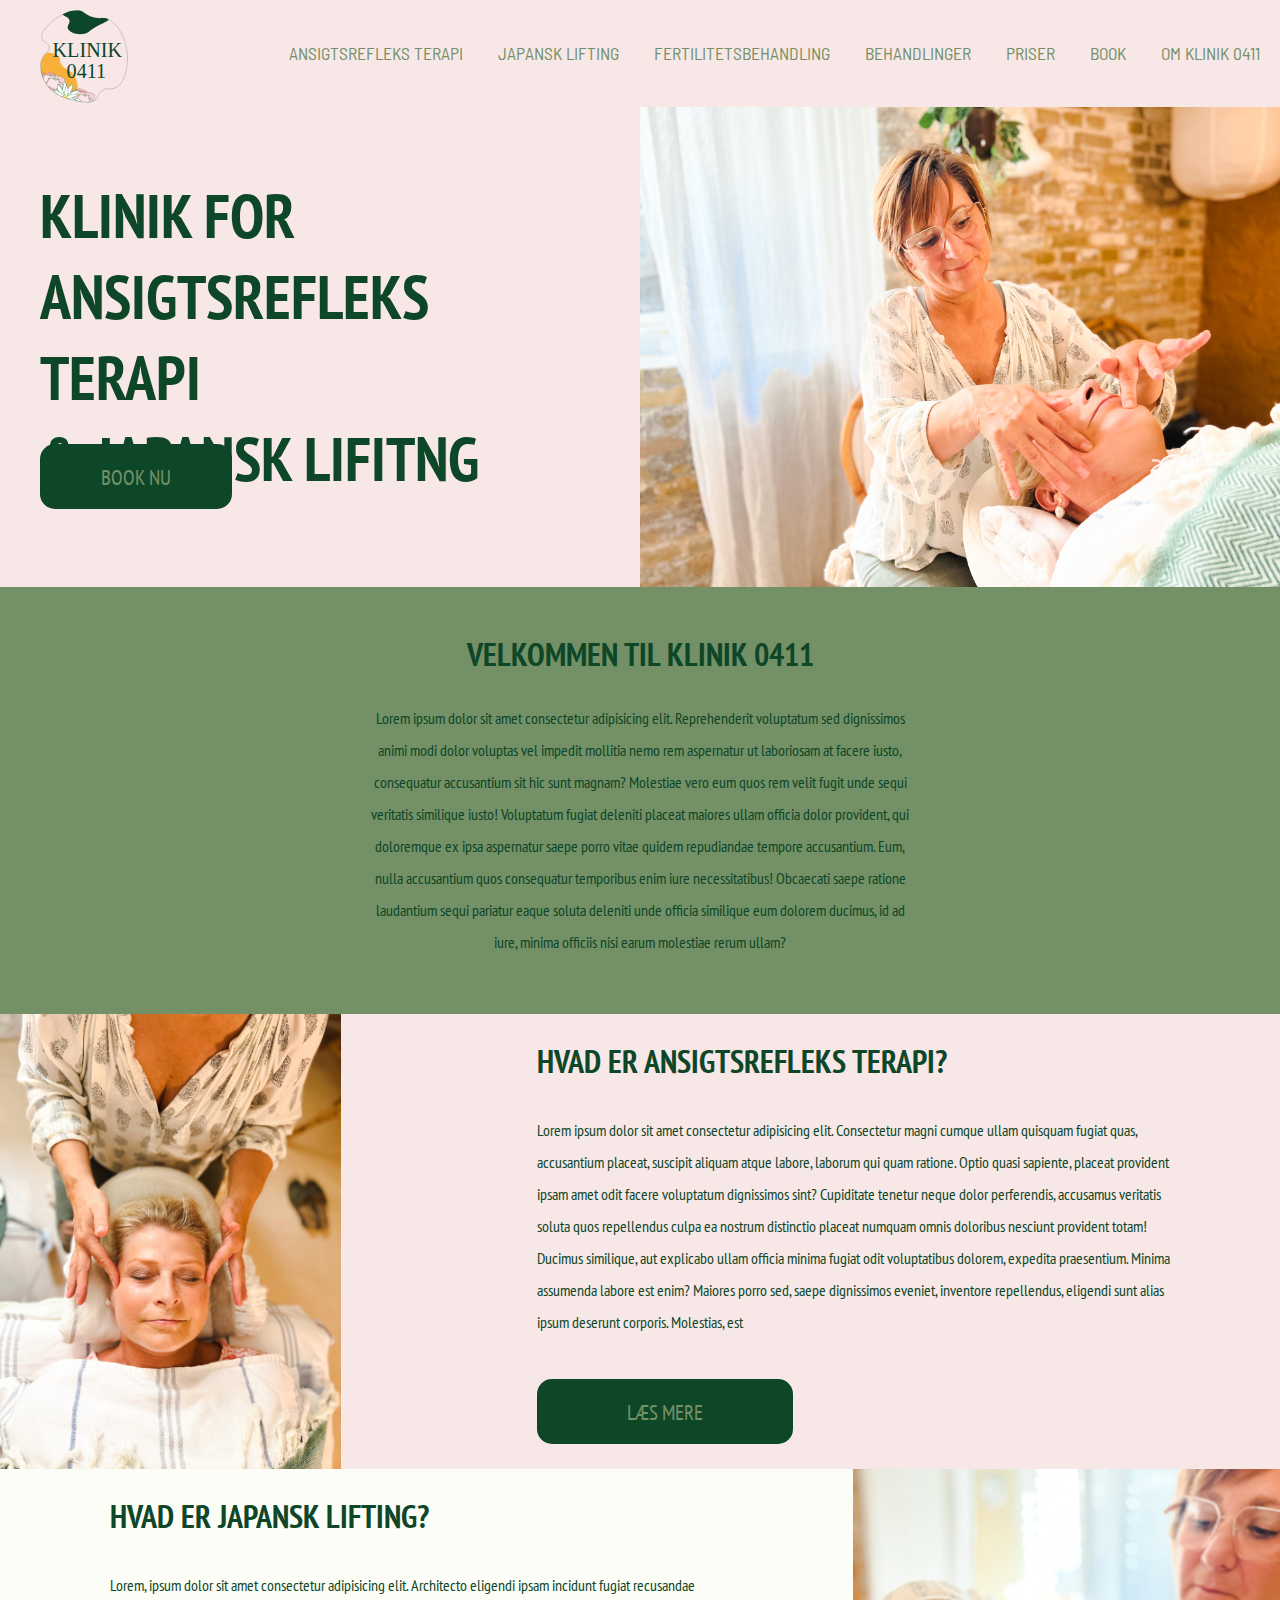
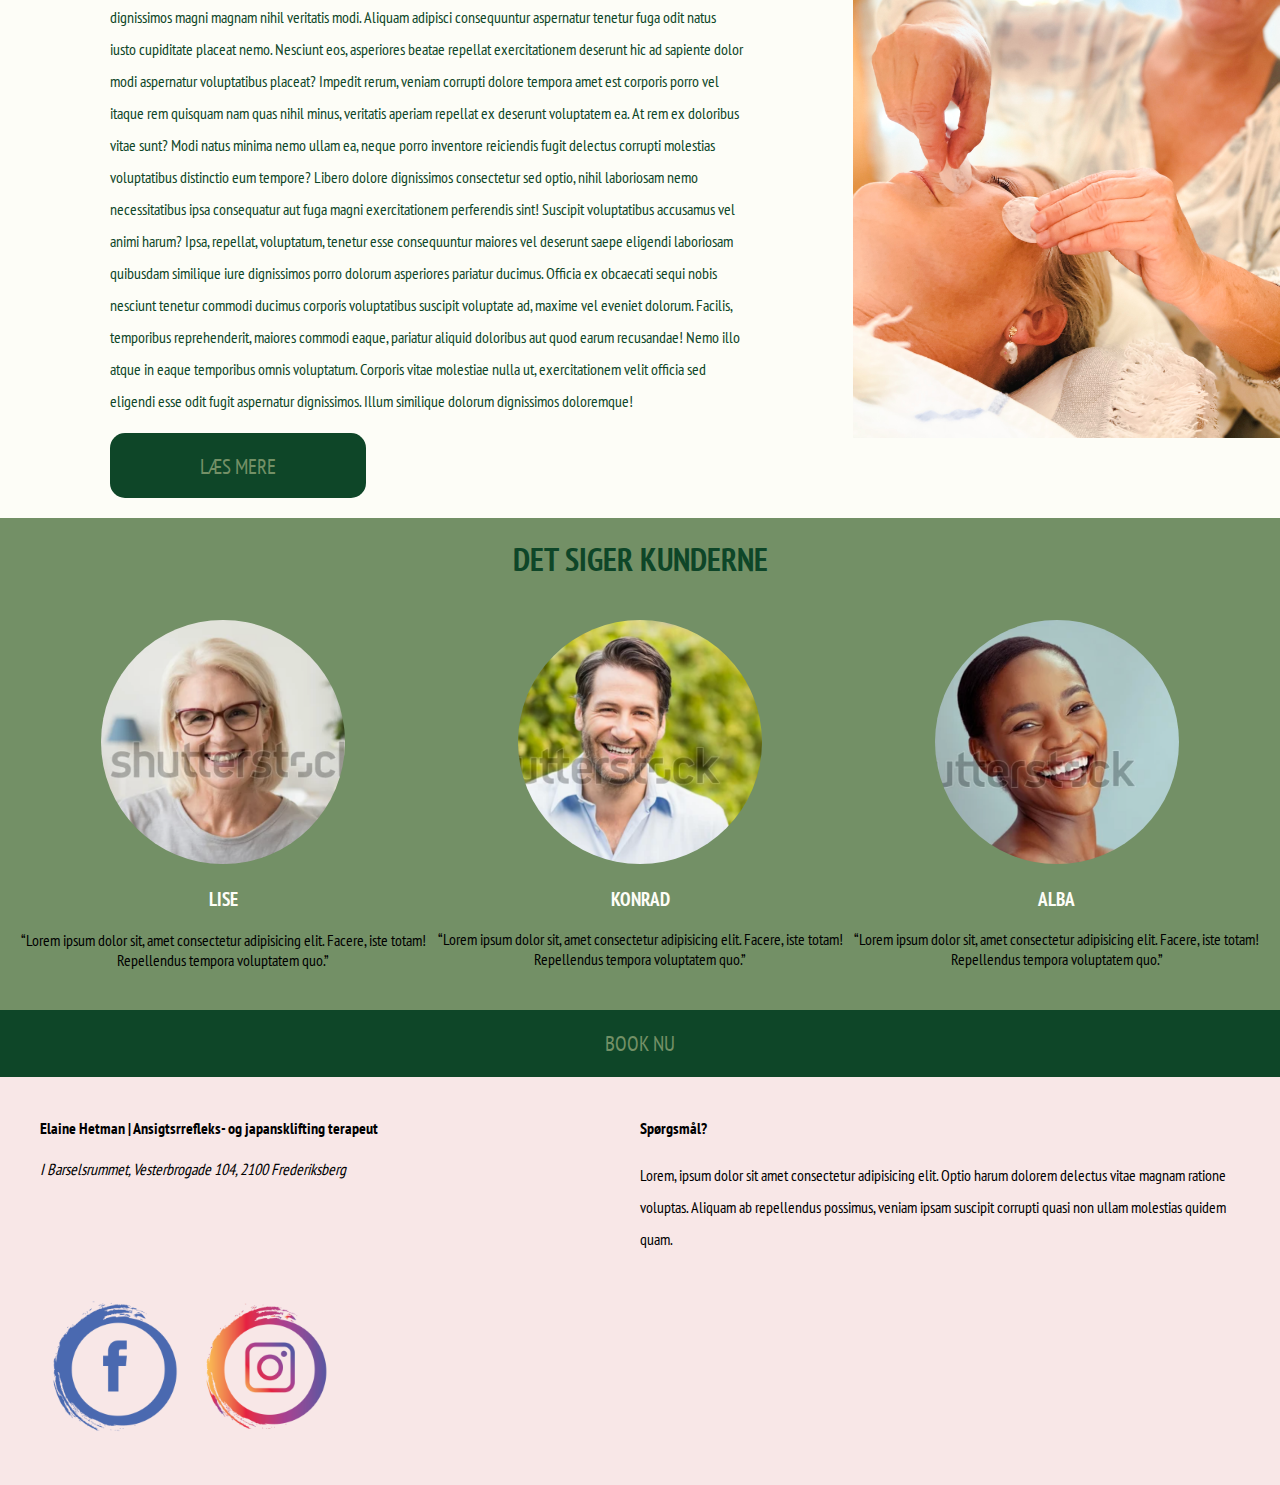
==== index.html @ 23c7039d "first commit" ====
<!DOCTYPE html>
<html lang="la">
  <head>
    <meta charset="UTF-8" />
    <meta http-equiv="X-UA-Compatible" content="IE=edge" />
    <meta name="viewport" content="width=device-width, initial-scale=1.0" />
    <meta name="robots" content="noindex" />
    <link rel="preconnect" href="https://fonts.googleapis.com" />
    <link rel="preconnect" href="https://fonts.gstatic.com" crossorigin />
    <link href="https://fonts.googleapis.com/css2?family=Barlow+Semi+Condensed:wght@200&display=swap" rel="stylesheet" />
    <link rel="preconnect" href="https://fonts.googleapis.com" />
    <link rel="preconnect" href="https://fonts.gstatic.com" crossorigin />
    <link href="https://fonts.googleapis.com/css2?family=PT+Sans+Narrow&display=swap" rel="stylesheet" />
    <link rel="stylesheet" href="layout.css" />
    <link rel="stylesheet" href="style.css" />
    <title>Klinik 0411</title>
  </head>
  <body>
    <header class="banner">
      <nav class="navbar">
        <a class="logo" href="index.html"><img src="images/logo_2.svg" alt="logo" /></a>
        <ul class="nav-menu">
          <li class="nav-item">
            <a href="ansigt.html">ANSIGTSREFLEKS TERAPI</a>
          </li>
          <li class="nav-item">
            <a href="japansk.html">JAPANSK LIFTING</a>
          </li>
          <li class="nav-item">
            <a href="#">FERTILITETSBEHANDLING</a>
          </li>

          <li class="nav-item">
            <a href="#">BEHANDLINGER</a>
          </li>
          <li class="nav-item">
            <a href="#">PRISER</a>
          </li>
          <li class="nav-item">
            <a href="#">BOOK</a>
          </li>
          <li class="nav-item">
            <a href="#">OM KLINIK 0411</a>
          </li>
        </ul>
        <div class="hamburger">
          <span class="bar"></span>
          <span class="bar"></span>
          <span class="bar"></span>
        </div>
      </nav>
    </header>
    <section class="half-split">
      <h1>
        KLINIK FOR ANSIGTSREFLEKS TERAPI <br />
        & JAPANSK LIFITNG
      </h1>
      <div class="button_micro"><a href="book.html">BOOK NU</a></div>
      <img src="billeder/forside_billede.JPG" alt="kvinde giver Ansigtsrefleks terapi" />
    </section>

    <section id="velkommen" class="velkommen">
      <h2>VELKOMMEN TIL KLINIK 0411</h2>
      <p>Lorem ipsum dolor sit amet consectetur adipisicing elit. Reprehenderit voluptatum sed dignissimos animi modi dolor voluptas vel impedit mollitia nemo rem aspernatur ut laboriosam at facere iusto, consequatur accusantium sit hic sunt magnam? Molestiae vero eum quos rem velit fugit unde sequi veritatis similique iusto! Voluptatum fugiat deleniti placeat maiores ullam officia dolor provident, qui doloremque ex ipsa aspernatur saepe porro vitae quidem repudiandae tempore accusantium. Eum, nulla accusantium quos consequatur temporibus enim iure necessitatibus! Obcaecati saepe ratione laudantium sequi pariatur eaque soluta deleniti unde officia similique eum dolorem ducimus, id ad iure, minima officiis nisi earum molestiae rerum ullam?</p>
    </section>
    <section class="grid_1-2">
      <img src="billeder/anigts_forside.jpg" alt="ansigtsrefleks terapi" />
      <h2>HVAD ER ANSIGTSREFLEKS TERAPI?</h2>
      <p>Lorem ipsum dolor sit amet consectetur adipisicing elit. Consectetur magni cumque ullam quisquam fugiat quas, accusantium placeat, suscipit aliquam atque labore, laborum qui quam ratione. Optio quasi sapiente, placeat provident ipsam amet odit facere voluptatum dignissimos sint? Cupiditate tenetur neque dolor perferendis, accusamus veritatis soluta quos repellendus culpa ea nostrum distinctio placeat numquam omnis doloribus nesciunt provident totam! Ducimus similique, aut explicabo ullam officia minima fugiat odit voluptatibus dolorem, expedita praesentium. Minima assumenda labore est enim? Maiores porro sed, saepe dignissimos eveniet, inventore repellendus, eligendi sunt alias ipsum deserunt corporis. Molestias, est</p>
      <div class="button_micro"><a href="ansigt.html">LÆS MERE</a></div>
    </section>
    <section class="grid_2-1">
      <h2>HVAD ER JAPANSK LIFTING?</h2>
      <p>
        Lorem, ipsum dolor sit amet consectetur adipisicing elit. Architecto eligendi ipsam incidunt fugiat recusandae dignissimos magni magnam nihil veritatis modi. Aliquam adipisci consequuntur aspernatur tenetur fuga odit natus iusto cupiditate placeat nemo. Nesciunt eos, asperiores beatae repellat exercitationem deserunt hic ad sapiente dolor modi aspernatur voluptatibus placeat? Impedit rerum, veniam corrupti dolore tempora amet est corporis porro vel itaque rem quisquam nam quas nihil minus, veritatis aperiam repellat ex deserunt voluptatem ea. At rem ex doloribus vitae sunt? Modi natus minima nemo ullam ea, neque porro inventore reiciendis fugit delectus corrupti molestias voluptatibus distinctio eum tempore? Libero dolore dignissimos consectetur sed optio, nihil laboriosam nemo
        necessitatibus ipsa consequatur aut fuga magni exercitationem perferendis sint! Suscipit voluptatibus accusamus vel animi harum? Ipsa, repellat, voluptatum, tenetur esse consequuntur maiores vel deserunt saepe eligendi laboriosam quibusdam similique iure dignissimos porro dolorum asperiores pariatur ducimus. Officia ex obcaecati sequi nobis nesciunt tenetur commodi ducimus corporis voluptatibus suscipit voluptate ad, maxime vel eveniet dolorum. Facilis, temporibus reprehenderit, maiores commodi eaque, pariatur aliquid doloribus aut quod earum recusandae! Nemo illo atque in eaque temporibus omnis voluptatum. Corporis vitae molestiae nulla ut, exercitationem velit officia sed eligendi esse odit fugit aspernatur dignissimos. Illum similique dolorum dignissimos doloremque!
      </p>
      <div class="button_micro"><a href="japansk.html">LÆS MERE</a></div>

      <img src="billeder/japansk_forside_2.JPG" alt="japansklifting" />
    </section>
    <h2 class="kunder">DET SIGER KUNDERNE</h2>
    <section class="reviews_flex">
      <div>
        <img src="images/review_1.png" alt="kunde 1" />
        <h3>LISE</h3>
        <q>Lorem ipsum dolor sit, amet consectetur adipisicing elit. Facere, iste totam! Repellendus tempora voluptatem quo.</q>
      </div>
      <div>
        <img src="images/review_2.png" alt="kunde 2" />
        <h3>KONRAD</h3>
        <q>Lorem ipsum dolor sit, amet consectetur adipisicing elit. Facere, iste totam! Repellendus tempora voluptatem quo.</q>
      </div>
      <div>
        <img src="images/review_3.png" alt="kunde 3" />
        <h3>ALBA</h3>
        <q>Lorem ipsum dolor sit, amet consectetur adipisicing elit. Facere, iste totam! Repellendus tempora voluptatem quo.</q>
      </div>
    </section>
    <div class="button_micro_center"><a href="japansklifting.html">BOOK NU</a></div>
    <footer class="grid_footer_3col">
      <div class="adresse">
        <h4>Elaine Hetman | Ansigtsrrefleks- og japansklifting terapeut</h4>
        <address>I Barselsrummet, Vesterbrogade 104, 2100 Frederiksberg</address>
      </div>
      <div class="ikoner">
        <a href="#"><img src="images/facebook_png.png" alt="facebook icon" /></a>
        <a href="#"><img src="images/insta_png.png" alt="instagram icon" /></a>
      </div>
      <div class="spoergsmaal">
        <h4>Spørgsmål?</h4>
        <p>Lorem, ipsum dolor sit amet consectetur adipisicing elit. Optio harum dolorem delectus vitae magnam ratione voluptas. Aliquam ab repellendus possimus, veniam ipsam suscipit corrupti quasi non ullam molestias quidem quam.</p>
      </div>
      <button onclick="topFunction()" id="top_knap" title="Go to top">Til toppen</button>
    </footer>
    <script src="script.js"></script>
  </body>
</html>
---- layout.css ----
* {
  box-sizing: border-box;
  /* ovenstående inkluderer padding og border i elementets totale højde og bredde */
}
---- style.css ----
/* ----------------- GENERAL STYLES ----------------------- */
html {
  font-family: "PT Sans Narrow", sans-serif;

  /* farvevariabler */
  --green: #739066;
  --darkgreen: #0e4628;
  --pink: #f8e7e7;
  --beige: #fdfdf7;

  /* gapvariabler */
  --space-s: 1rem;
  --space-m: 2rem;
  --space-l: 3rem;
  --space-xl: 4rem;
}

img {
  width: 100%;
  height: auto;
}

body {
  background-color: var(--pink);
  margin: 0 auto;
  /* max-width: 1200px; */
}
h2 {
  font-size: 2rem;
}

p {
  line-height: 2;
}

/* ---------------- NAV MENU ---------------*/

.logo {
  margin-inline: 40px;
}

.nav-menu li {
  font-family: "Barlow Semi Condensed", sans-serif;
  list-style: none;
  font-size: 1.1rem;
  text-align: center;
}
a {
  color: var(--green);
  text-decoration: none;
}

.navbar {
  min-height: 70px;
  display: flex;
  justify-content: space-between;
  align-items: center;
  margin-right: 20px;
}
.nav-menu {
  display: flex;
  justify-content: space-between;
  align-items: center;
  gap: 35px;
}

.nav-link {
  transition: 0.7s ease;
}

.navbar a:hover {
  color: orange;
}

.hamburger {
  display: none;
  cursor: pointer;
}

.bar {
  display: block;
  width: 30px;
  height: 3px;
  margin-block: 5px;
  -webkit-transition: all 0.3s ease-in-out;
  transition: all 0.3s ease-in-out;
  background-color: var(--green);
  border-radius: 15px;
}

@media (max-width: 768px) {
  .logo {
    width: 30%;
    font-size: 2rem;
    margin-inline: 0;
  }
  .navbar {
    padding: 20px;
  }
  .hamburger {
    display: block;
  }
  .hamburger.active .bar:nth-child(2) {
    opacity: 0;
  }
  .hamburger.active .bar:nth-child(1) {
    transform: translateY(8px) rotate(45deg);
  }
  .hamburger.active .bar:nth-child(3) {
    transform: translateY(-8px) rotate(-45deg);
  }
  .nav-menu {
    position: fixed;
    left: -100%;
    top: 130px;
    gap: 0;
    flex-direction: column;
    background-color: var(--pink);
    width: 100%;
    text-align: center;
    transition: 0.3s;
  }
  .nav-item {
    margin-block: 16px;
  }

  .nav-menu.active {
    left: 0;
  }
}
/* ------------------ scroll to top knap -------------------- */
#top_knap {
  display: none; /* Hidden by default */
  position: fixed; /* Fixed/sticky position */
  bottom: 20px; /* Place the button at the bottom of the page */
  right: 30px; /* Place the button 30px from the right */
  z-index: 99; /* Make sure it does not overlap */
  border: none; /* Remove borders */
  outline: none; /* Remove outline */
  background-color: var(--green); /* Set a background color */
  color: var(--beige); /* Text color */
  cursor: pointer; /* Add a mouse pointer on hover */
  padding: 15px; /* Some padding */
  border-radius: 10px; /* Rounded corners */
  font-size: 18px; /* Increase font size */
  opacity: 80%;
}

#top_knap:hover {
  background-color: var(--darkgreen); /* Add a dark-grey background on hover */
  opacity: 100%;
}

/* ------------------ FORSIDE MOBILFIRST -------------------- */

.half-split h1 {
  margin: 20px;
  font-size: 2.5rem;
  color: var(--darkgreen);
}

.half-split div {
  margin-bottom: 20px;
}

.velkommen {
  background-color: var(--green);
  padding: 20px;
  color: var(--darkgreen);
}

/* ------ Hvad er ansigtsrefleks ----- */
.grid_1-2 {
  background-color: var(--pink);
  color: var(--darkgreen);
  padding-bottom: 20px;
}

.grid_1-2 h2,
.grid_1-2 p {
  padding-inline: 20px;
}

.grid_2-1 div {
  margin-bottom: 20px;
}

.button_micro a:hover {
  color: var(--beige);
}

.button_micro {
  background-color: #0e4628;
  width: 30%;
  height: 65px;
  padding: 20px;
  font-size: 1.3rem;
  border-radius: 15px;
  text-align: center;
  margin-left: 20px;
}

.button_micro_center a:hover {
  font-size: 2rem;
  color: var(--beige);
}

/* ------ Hvad er japansk lift ----- */
.grid_2-1 {
  background-color: var(--beige);
  color: var(--darkgreen);
  padding-top: 20px;
}

.grid_2-1 h2,
.grid_2-1 p {
  padding-inline: 20px;
}

/* ------ Det siger kunderne ----- */
.kunder {
  background-color: var(--green);
  padding-top: 20px;
  margin: 0;
  text-align: center;
  color: var(--darkgreen);
}
.reviews_flex {
  display: flex;
  text-align: center;
  padding-inline: 20px;
  padding-block: 40px;
  gap: 10px;
  background-color: var(--green);
}
.reviews_flex h3 {
  color: var(--beige);
}

.reviews_flex img {
  border-radius: 50%;
}

.button_micro_center {
  display: flex;
  justify-content: center;
  padding: 20px;
  font-size: 1.3rem;
  background-color: var(--darkgreen);
}

/* ------ footer ----- */

.grid_footer_3col {
  padding: 20px;
  padding-bottom: 40px;
}

.ikoner {
  display: flex;
  width: 50%;
  padding-top: 20px;
}

/* ------ SIDE 2 - Hvad er ansigtsrefleks ----- */

.half-split_2 h1 {
  margin: 20px;
  font-size: 2.5rem;
  color: var(--darkgreen);
}

.hvad_er_refleks {
  color: var(--darkgreen);
  background-color: var(--green);
  padding: 20px;
}

.hvem_kan_behandles {
  color: var(--darkgreen);
  background-color: var(--beige);
}

.hvem_kan_behandles p {
  padding-bottom: 20px;
  margin: 0;
}

.overskrift {
  text-align: center;
  background-color: var(--green);
  padding: 30px;
  color: var(--darkgreen);
  font-size: 2rem;
}

.fordele {
  color: var(--darkgreen);
}

.fordele h2,
.fordele ul {
  padding-inline: 20px;
}

.fordele div {
  margin-bottom: 20px;
}

.fordele li {
  list-style: none;
  font-family: "Barlow Semi Condensed", sans-serif;
  font-size: 1.2rem;
  padding-bottom: 20px;
}

@media (min-width: 1000px) {
  .logo {
    width: 7%;
    margin-top: 10px;
  }
  .half-split {
    display: grid;
    grid-template-columns: 1fr 1fr;
  }
  .half-split h1 {
    grid-column: 1;
    grid-row: 2;
    font-size: 3.9rem;
    margin-inline: 40px;
  }
  .half-split img {
    grid-column: 2;
    grid-row: span 3;
    width: 100%;
  }

  .half-split div {
    grid-row: 2;
    margin-inline: 40px;
    grid-column: 1;
    margin-top: 290px;
    margin-bottom: 30px;
  }

  .velkommen {
    text-align: center;
    padding-bottom: 40px;
  }
  .velkommen p {
    padding-inline: 350px;
  }
  /* ------ Hvad er ansigtsrefleks ----- */
  .grid_1-2 {
    display: grid;
    grid-template-columns: 1fr 2fr;
    padding: 0;
  }
  .grid_1-2 img {
    grid-column: 1;
    grid-row: span 2;
    width: 80%;
  }
  .grid_1-2 h2,
  .grid_1-2 p {
    margin-inline: 90px;
    grid-row: 1;
    grid-column: 2;
  }
  .grid_1-2 p {
    margin-top: 100px;
  }
  .grid_1-2 div {
    grid-row: 2;
    grid-column: 2;
    margin-inline: 110px;
  }

  .grid_2-1 {
    display: grid;
    grid-template-columns: 2fr 1fr;
    padding: 0;
  }
  .grid_2-1 img {
    grid-column: 2;
    grid-row: span 2;
  }

  .grid_2-1 h2,
  .grid_2-1 p {
    margin-inline: 90px;
    grid-row: 1;
    grid-column: 1;
  }

  .grid_2-1 p {
    margin-top: 100px;
  }
  .grid_2-1 div {
    grid-row: 2;
    grid-column: 1;
    margin-inline: 110px;
  }

  .reviews_flex img {
    width: 60%;
  }

  footer {
    display: grid;
    grid-template-columns: 1fr 1fr;
    margin-inline: 20px;
  }

  .ikoner {
    grid-column: 1;
  }

  .spoergsmaal {
    grid-column: 2;
    grid-row: 1;
  }

  /* ------ SIDE 2 HVAD ER ANSIGTSREFLEKS ----- */

  .half-split_2 {
    display: grid;
    grid-template-columns: 1fr 1fr;
  }

  .half-split_2 h1 {
    grid-column: 2;
    grid-row: 2;
    font-size: 3.9rem;

    text-align: center;
  }

  .half-split_2 img {
    grid-column: 1;
    grid-row: span 3;
    width: 100%;
  }

  .hvad_er_refleks {
    padding-inline: 40px;
  }

  .hvem_kan_behandles {
    display: grid;
    grid-template-columns: 1fr 1fr;
  }

  .hvem_kan_behandles h2 {
    grid-column: 1;
    grid-row: 1;
    font-size: 2.5rem;
    margin-left: 40px;
  }
  .hvem_kan_behandles p {
    grid-column: 1;
    grid-row: 2;
    margin-inline: 40px;
  }

  .hvem_kan_behandles img {
    grid-column: 2;
    grid-row: span 3;
  }

  .fordele {
    display: grid;
    grid-template-columns: 2fr 1fr;
  }

  .fordele h2,
  .fordele ul,
  .fordele div {
    grid-column: 1;
    grid-row: 1;
    margin-inline: 40px;
  }
  .fordele ul {
    margin-top: 90px;
  }
  .fordele div {
    margin-top: 350px;
    margin-inline: 60px;
  }
  .fordele img {
    grid-column: 2;
    grid-row: 1;
  }
}
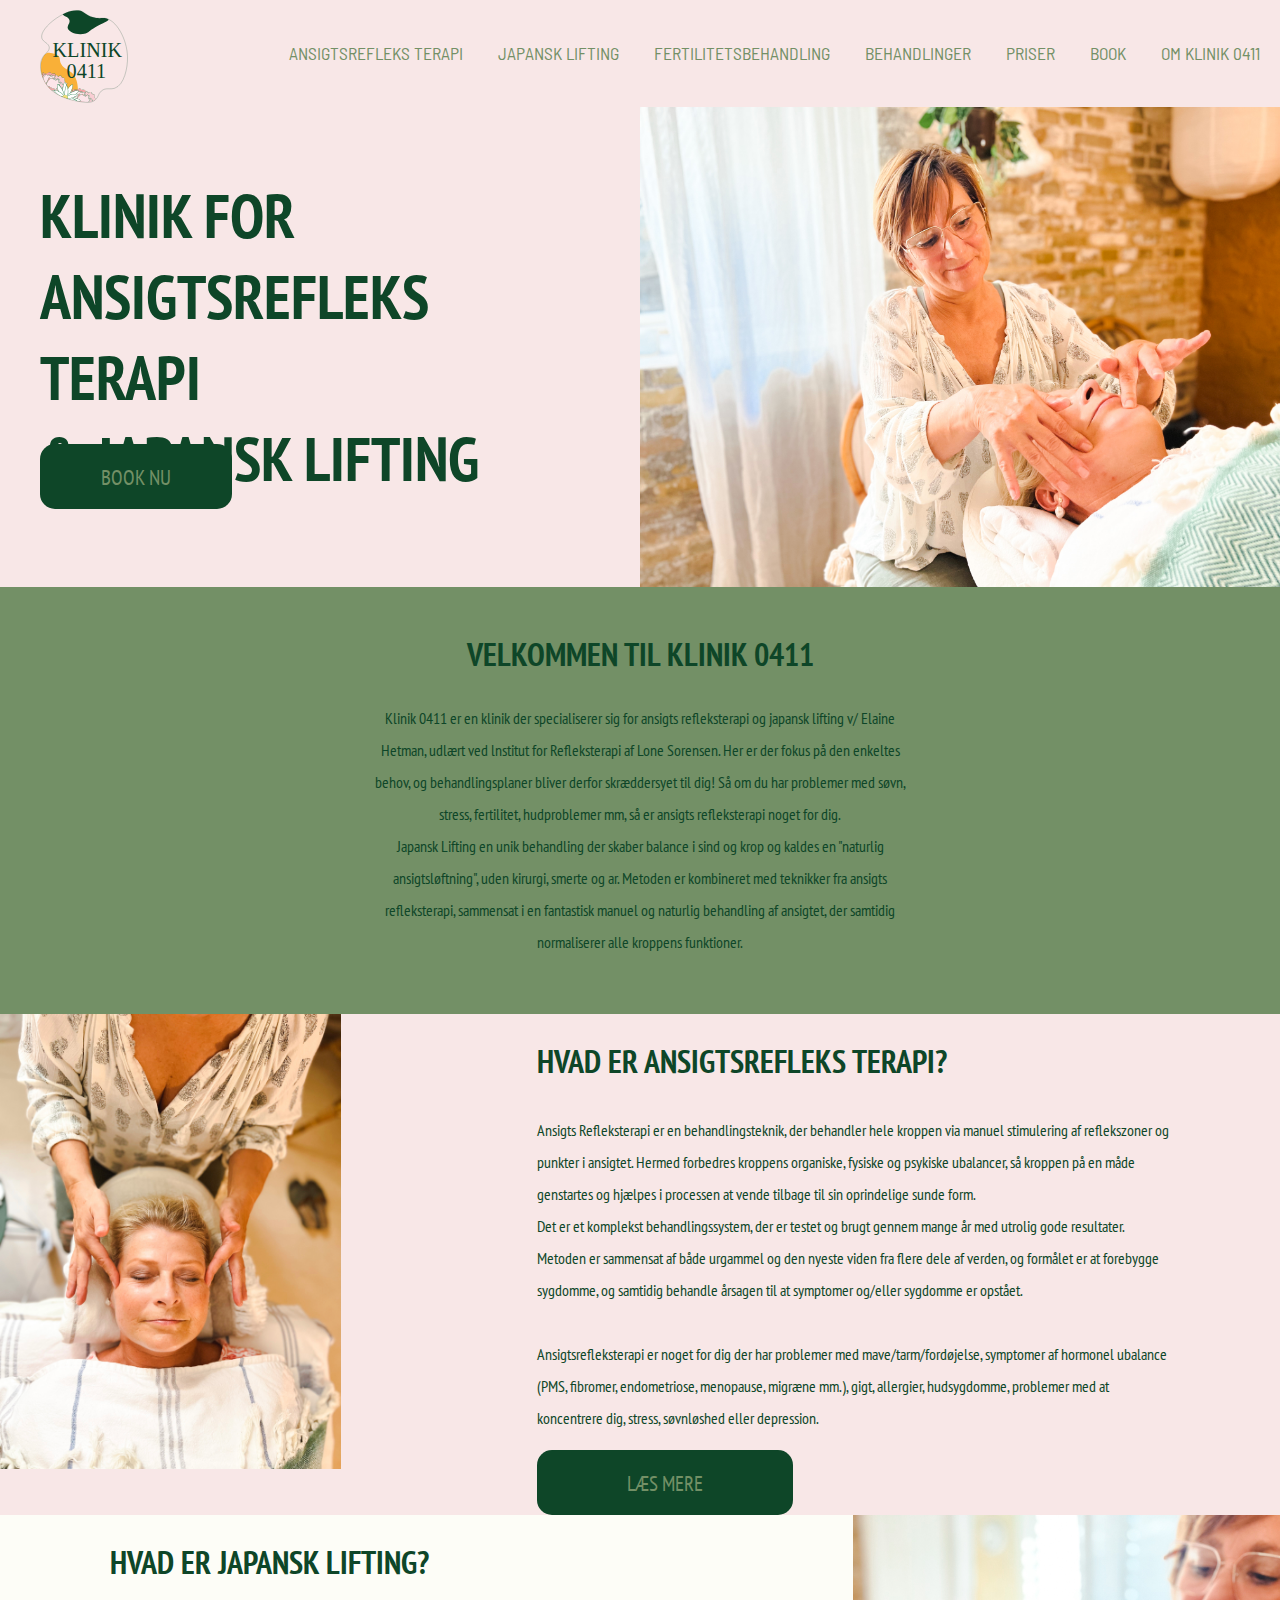
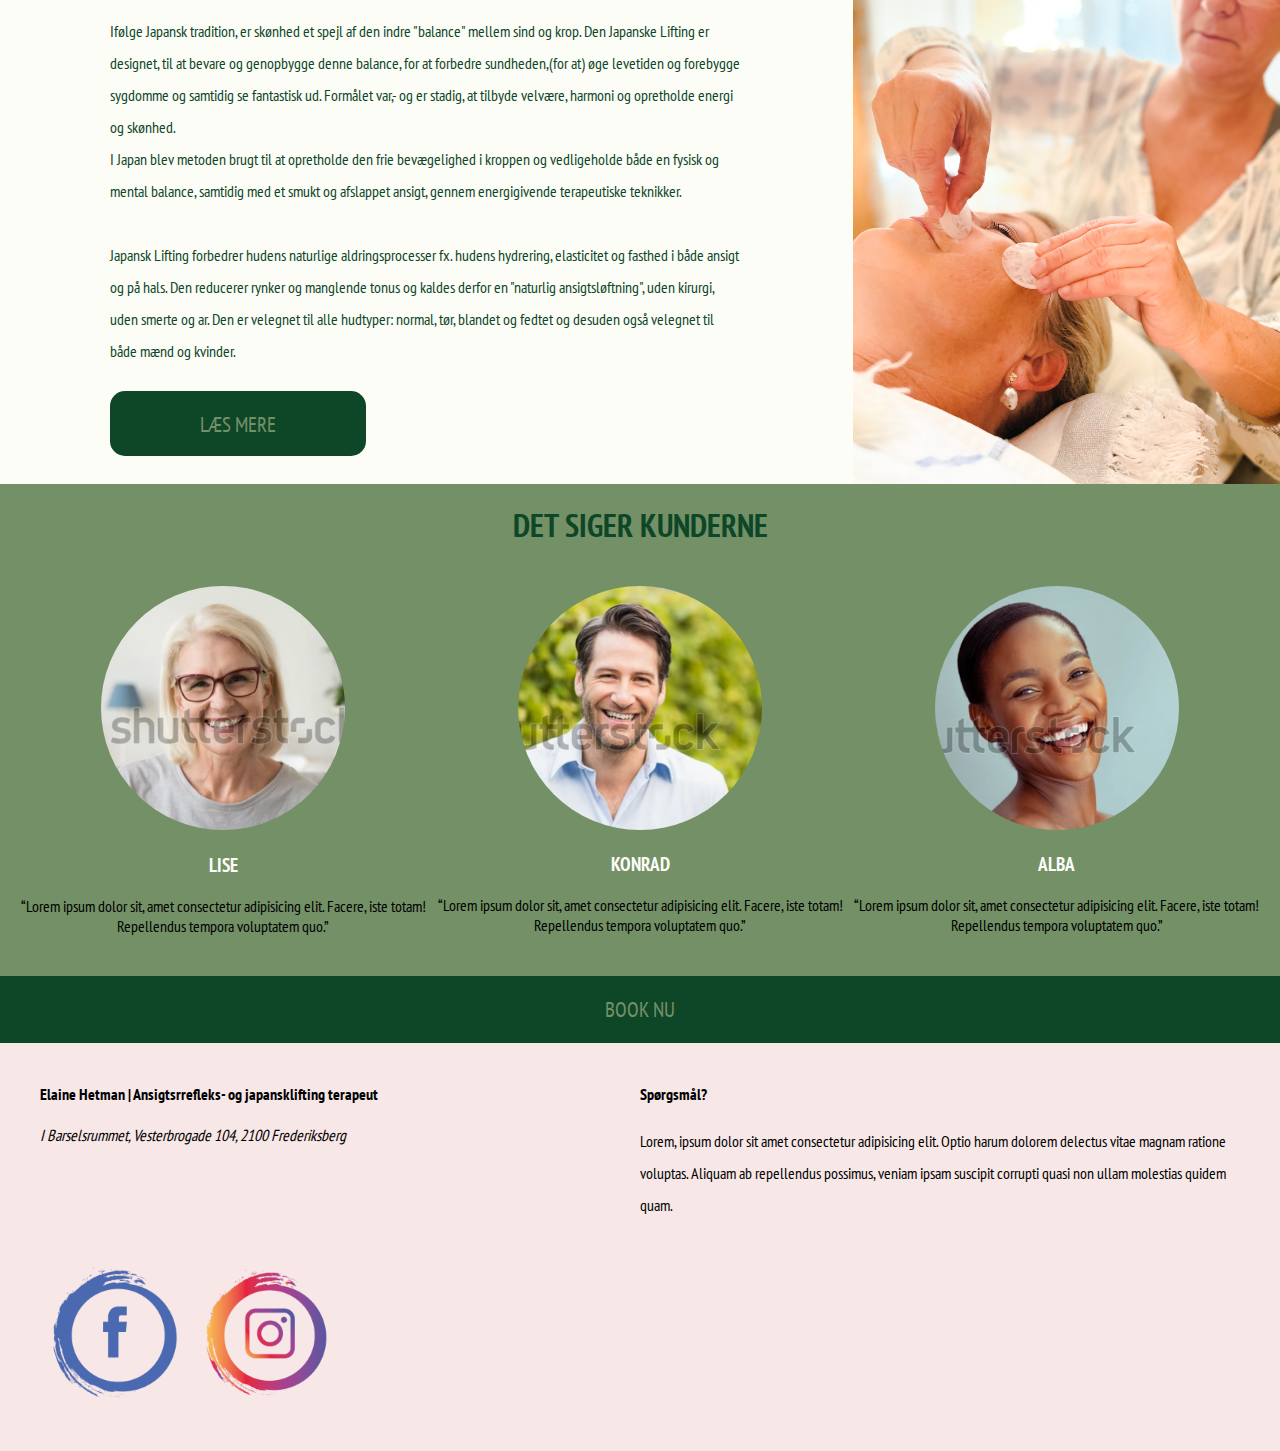
==== commit d5912e24: "tekst" ====
--- a/index.html
+++ b/index.html
@@ -53,7 +53,7 @@
     <section class="half-split">
       <h1>
         KLINIK FOR ANSIGTSREFLEKS TERAPI <br />
-        & JAPANSK LIFITNG
+        & JAPANSK LIFTING
       </h1>
       <div class="button_micro"><a href="book.html">BOOK NU</a></div>
       <img src="billeder/forside_billede.JPG" alt="kvinde giver Ansigtsrefleks terapi" />
@@ -61,19 +61,29 @@
 
     <section id="velkommen" class="velkommen">
       <h2>VELKOMMEN TIL KLINIK 0411</h2>
-      <p>Lorem ipsum dolor sit amet consectetur adipisicing elit. Reprehenderit voluptatum sed dignissimos animi modi dolor voluptas vel impedit mollitia nemo rem aspernatur ut laboriosam at facere iusto, consequatur accusantium sit hic sunt magnam? Molestiae vero eum quos rem velit fugit unde sequi veritatis similique iusto! Voluptatum fugiat deleniti placeat maiores ullam officia dolor provident, qui doloremque ex ipsa aspernatur saepe porro vitae quidem repudiandae tempore accusantium. Eum, nulla accusantium quos consequatur temporibus enim iure necessitatibus! Obcaecati saepe ratione laudantium sequi pariatur eaque soluta deleniti unde officia similique eum dolorem ducimus, id ad iure, minima officiis nisi earum molestiae rerum ullam?</p>
+      <p>
+        Klinik 0411 er en klinik der specialiserer sig for ansigts refleksterapi og japansk lifting v/ Elaine Hetman, udlært ved lnstitut for Refleksterapi af Lone Sorensen. Her er der fokus på den enkeltes behov, og behandlingsplaner bliver derfor skræddersyet til dig! Så om du har problemer med søvn, stress, fertilitet, hudproblemer mm, så er ansigts refleksterapi noget for dig. <br />
+        Japansk Lifting en unik behandling der skaber balance i sind og krop og kaldes en "naturlig ansigtsløftning", uden kirurgi, smerte og ar. Metoden er kombineret med teknikker fra ansigts refleksterapi, sammensat i en fantastisk manuel og naturlig behandling af ansigtet, der samtidig normaliserer alle kroppens funktioner.
+      </p>
     </section>
     <section class="grid_1-2">
       <img src="billeder/anigts_forside.jpg" alt="ansigtsrefleks terapi" />
       <h2>HVAD ER ANSIGTSREFLEKS TERAPI?</h2>
-      <p>Lorem ipsum dolor sit amet consectetur adipisicing elit. Consectetur magni cumque ullam quisquam fugiat quas, accusantium placeat, suscipit aliquam atque labore, laborum qui quam ratione. Optio quasi sapiente, placeat provident ipsam amet odit facere voluptatum dignissimos sint? Cupiditate tenetur neque dolor perferendis, accusamus veritatis soluta quos repellendus culpa ea nostrum distinctio placeat numquam omnis doloribus nesciunt provident totam! Ducimus similique, aut explicabo ullam officia minima fugiat odit voluptatibus dolorem, expedita praesentium. Minima assumenda labore est enim? Maiores porro sed, saepe dignissimos eveniet, inventore repellendus, eligendi sunt alias ipsum deserunt corporis. Molestias, est</p>
+      <p>
+        Ansigts Refleksterapi er en behandlingsteknik, der behandler hele kroppen via manuel stimulering af reflekszoner og punkter i ansigtet. Hermed forbedres kroppens organiske, fysiske og psykiske ubalancer, så kroppen på en måde genstartes og hjælpes i processen at vende tilbage til sin oprindelige sunde form. <br />
+        Det er et komplekst behandlingssystem, der er testet og brugt gennem mange år med utrolig gode resultater. Metoden er sammensat af både urgammel og den nyeste viden fra flere dele af verden, og formålet er at forebygge sygdomme, og samtidig behandle årsagen til at symptomer og/eller sygdomme er opstået. <br />
+        <br />
+        Ansigtsrefleksterapi er noget for dig der har problemer med mave/tarm/fordøjelse, symptomer af hormonel ubalance (PMS, fibromer, endometriose, menopause, migræne mm.), gigt, allergier, hudsygdomme, problemer med at koncentrere dig, stress, søvnløshed eller depression.
+      </p>
       <div class="button_micro"><a href="ansigt.html">LÆS MERE</a></div>
     </section>
     <section class="grid_2-1">
       <h2>HVAD ER JAPANSK LIFTING?</h2>
       <p>
-        Lorem, ipsum dolor sit amet consectetur adipisicing elit. Architecto eligendi ipsam incidunt fugiat recusandae dignissimos magni magnam nihil veritatis modi. Aliquam adipisci consequuntur aspernatur tenetur fuga odit natus iusto cupiditate placeat nemo. Nesciunt eos, asperiores beatae repellat exercitationem deserunt hic ad sapiente dolor modi aspernatur voluptatibus placeat? Impedit rerum, veniam corrupti dolore tempora amet est corporis porro vel itaque rem quisquam nam quas nihil minus, veritatis aperiam repellat ex deserunt voluptatem ea. At rem ex doloribus vitae sunt? Modi natus minima nemo ullam ea, neque porro inventore reiciendis fugit delectus corrupti molestias voluptatibus distinctio eum tempore? Libero dolore dignissimos consectetur sed optio, nihil laboriosam nemo
-        necessitatibus ipsa consequatur aut fuga magni exercitationem perferendis sint! Suscipit voluptatibus accusamus vel animi harum? Ipsa, repellat, voluptatum, tenetur esse consequuntur maiores vel deserunt saepe eligendi laboriosam quibusdam similique iure dignissimos porro dolorum asperiores pariatur ducimus. Officia ex obcaecati sequi nobis nesciunt tenetur commodi ducimus corporis voluptatibus suscipit voluptate ad, maxime vel eveniet dolorum. Facilis, temporibus reprehenderit, maiores commodi eaque, pariatur aliquid doloribus aut quod earum recusandae! Nemo illo atque in eaque temporibus omnis voluptatum. Corporis vitae molestiae nulla ut, exercitationem velit officia sed eligendi esse odit fugit aspernatur dignissimos. Illum similique dolorum dignissimos doloremque!
+        Ifølge Japansk tradition, er skønhed et spejl af den indre "balance" mellem sind og krop. Den Japanske Lifting er designet, til at bevare og genopbygge denne balance, for at forbedre sundheden,(for at) øge levetiden og forebygge sygdomme og samtidig se fantastisk ud. Formålet var,- og er stadig, at tilbyde velvære, harmoni og opretholde energi og skønhed. <br />
+        I Japan blev metoden brugt til at opretholde den frie bevægelighed i kroppen og vedligeholde både en fysisk og mental balance, samtidig med et smukt og afslappet ansigt, gennem energigivende terapeutiske teknikker. <br />
+        <br />
+        Japansk Lifting forbedrer hudens naturlige aldringsprocesser fx. hudens hydrering, elasticitet og fasthed i både ansigt og på hals. Den reducerer rynker og manglende tonus og kaldes derfor en "naturlig ansigtsløftning", uden kirurgi, uden smerte og ar. Den er velegnet til alle hudtyper: normal, tør, blandet og fedtet og desuden også velegnet til både mænd og kvinder.
       </p>
       <div class="button_micro"><a href="japansk.html">LÆS MERE</a></div>
 
--- a/style.css
+++ b/style.css
@@ -446,6 +446,12 @@
     padding-inline: 40px;
   }
 
+  .hvad_er_refleks p,
+  .hvad_er_refleks h2 {
+    text-align: center;
+    padding-inline: 250px;
+  }
+
   .hvem_kan_behandles {
     display: grid;
     grid-template-columns: 1fr 1fr;
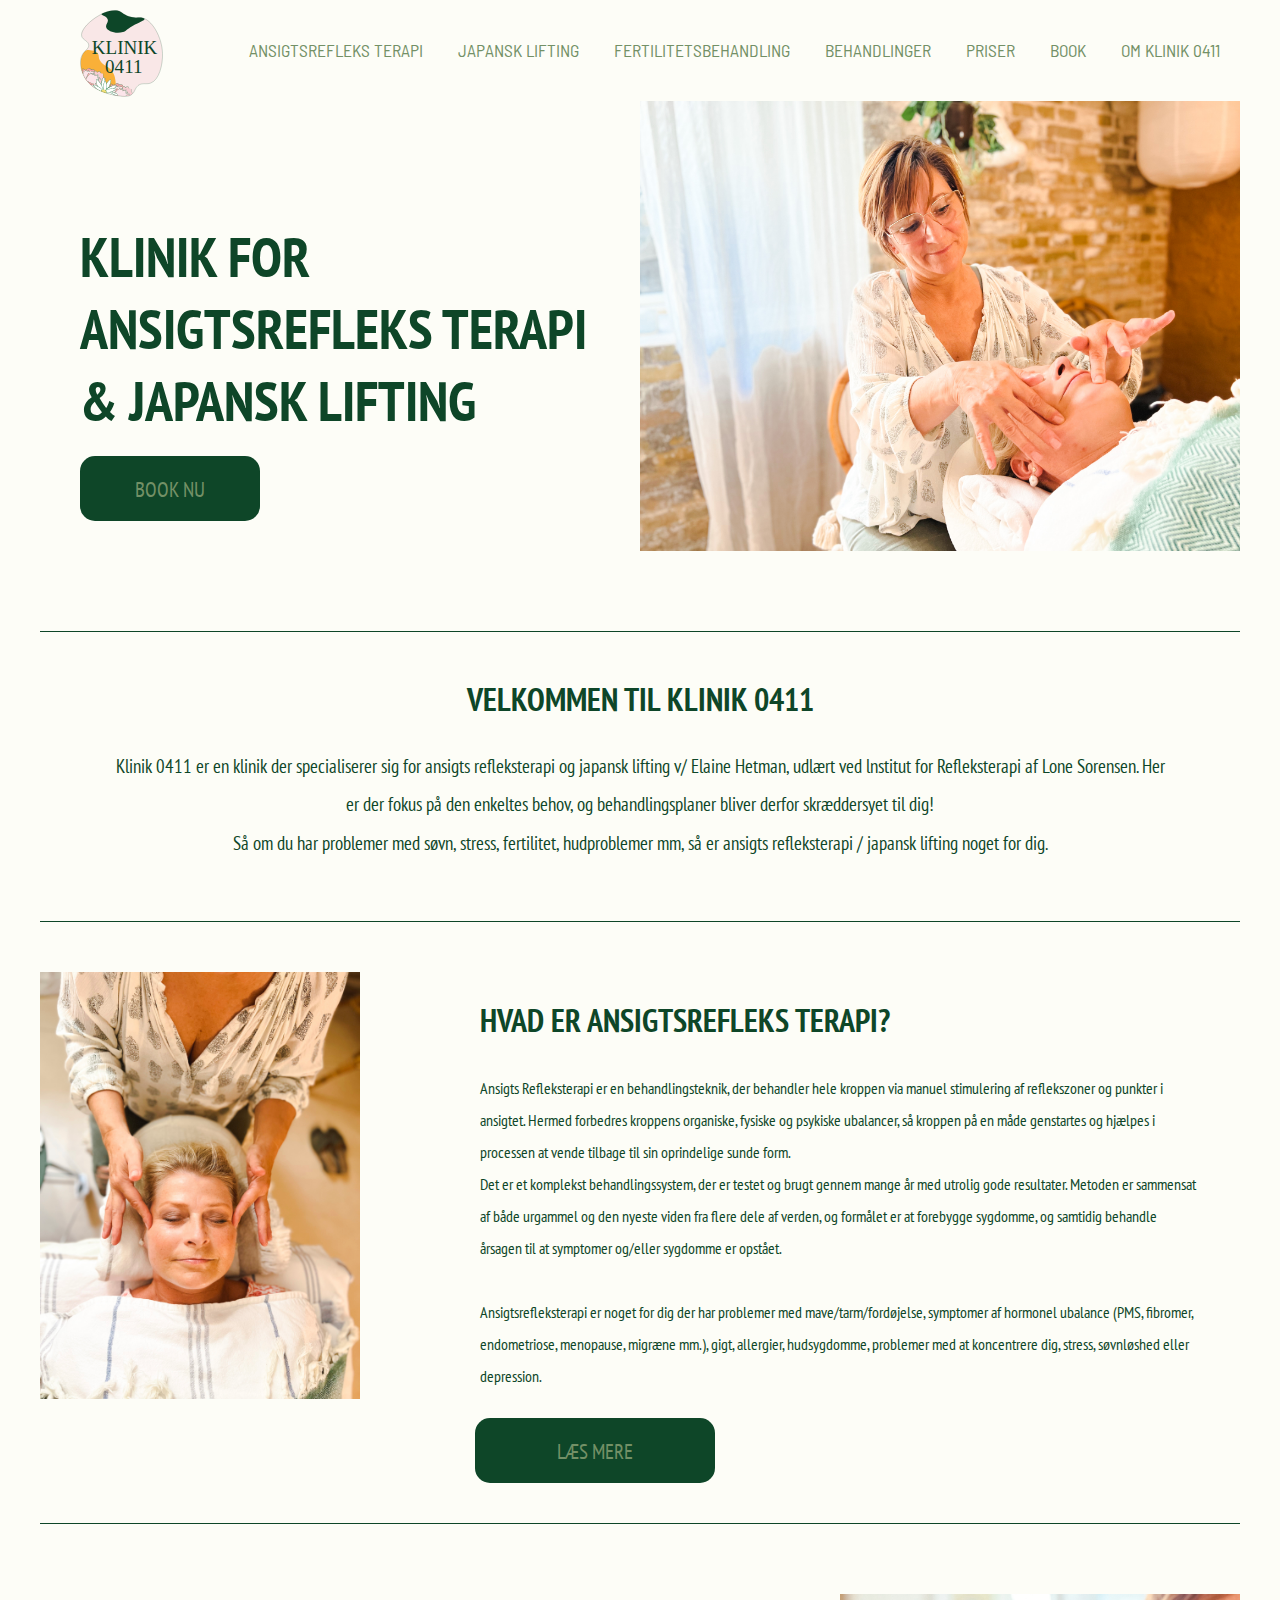
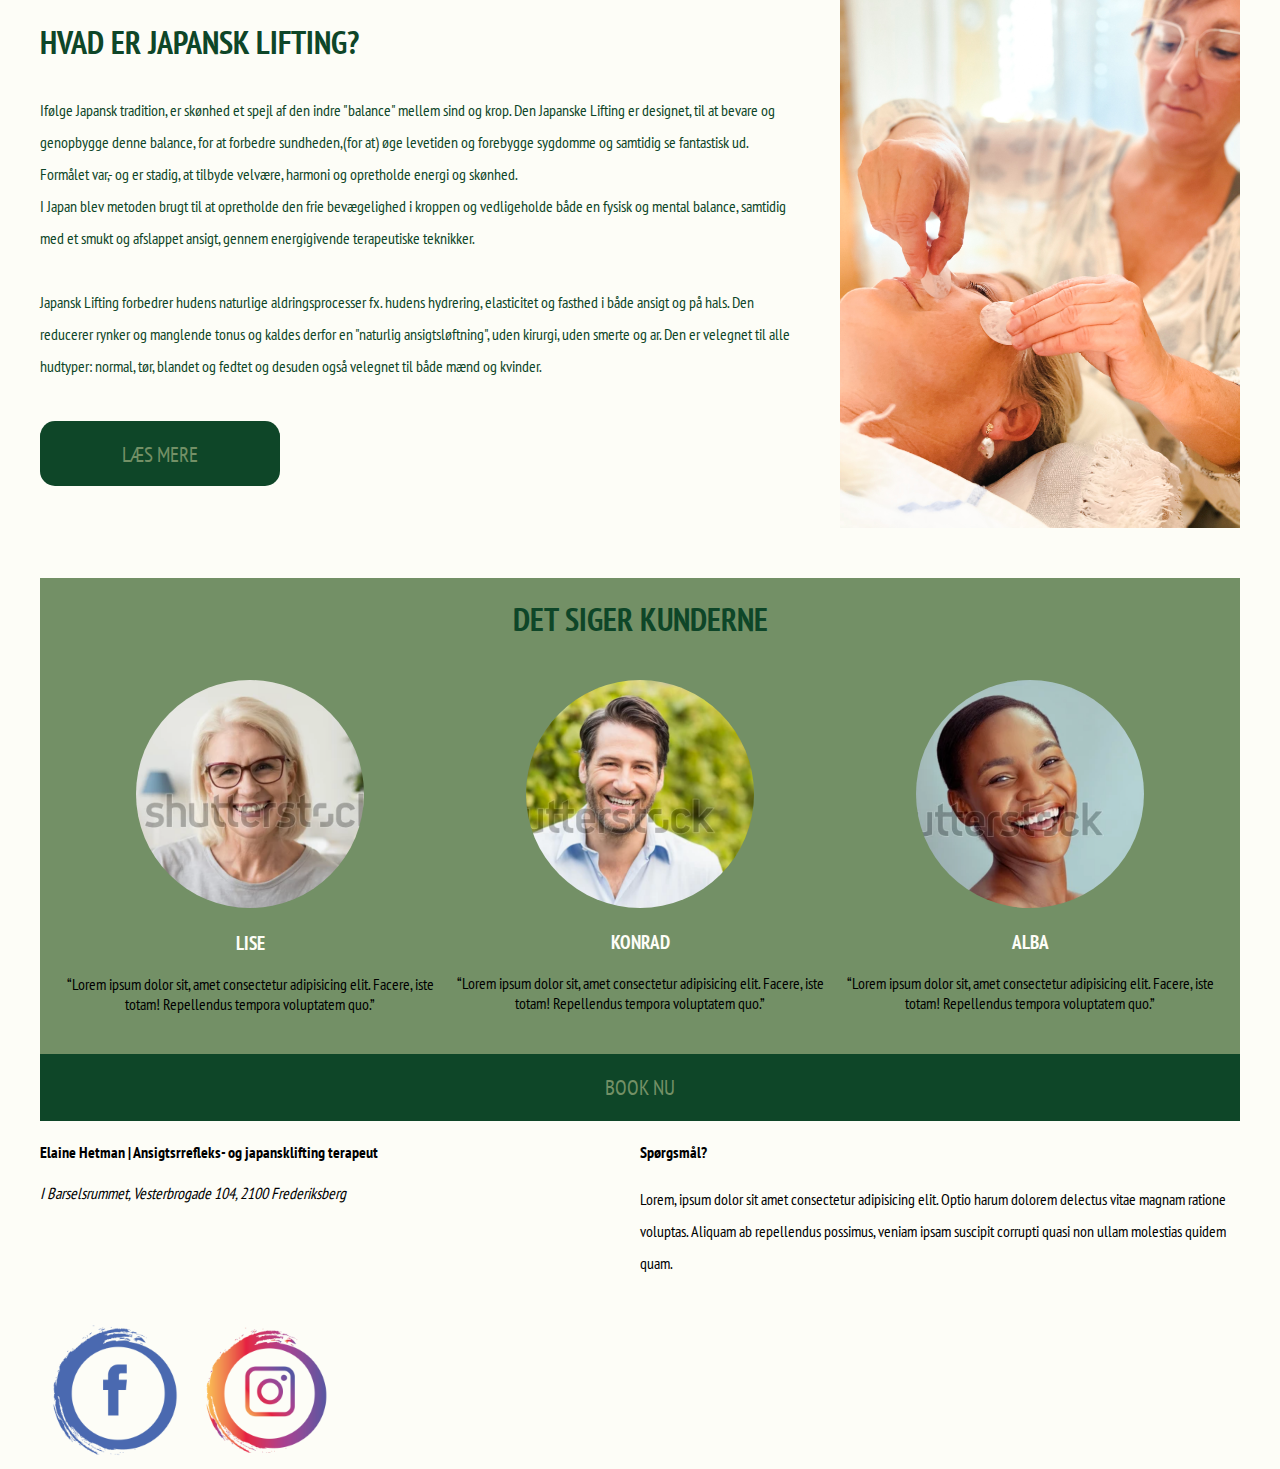
==== commit b853fd86: "side 2" ====
--- a/index.html
+++ b/index.html
@@ -62,8 +62,8 @@
     <section id="velkommen" class="velkommen">
       <h2>VELKOMMEN TIL KLINIK 0411</h2>
       <p>
-        Klinik 0411 er en klinik der specialiserer sig for ansigts refleksterapi og japansk lifting v/ Elaine Hetman, udlært ved lnstitut for Refleksterapi af Lone Sorensen. Her er der fokus på den enkeltes behov, og behandlingsplaner bliver derfor skræddersyet til dig! Så om du har problemer med søvn, stress, fertilitet, hudproblemer mm, så er ansigts refleksterapi noget for dig. <br />
-        Japansk Lifting en unik behandling der skaber balance i sind og krop og kaldes en "naturlig ansigtsløftning", uden kirurgi, smerte og ar. Metoden er kombineret med teknikker fra ansigts refleksterapi, sammensat i en fantastisk manuel og naturlig behandling af ansigtet, der samtidig normaliserer alle kroppens funktioner.
+        Klinik 0411 er en klinik der specialiserer sig for ansigts refleksterapi og japansk lifting v/ Elaine Hetman, udlært ved lnstitut for Refleksterapi af Lone Sorensen. Her er der fokus på den enkeltes behov, og behandlingsplaner bliver derfor skræddersyet til dig! <br />
+        Så om du har problemer med søvn, stress, fertilitet, hudproblemer mm, så er ansigts refleksterapi / japansk lifting noget for dig. <br />
       </p>
     </section>
     <section class="grid_1-2">
--- a/style.css
+++ b/style.css
@@ -1,6 +1,7 @@
 /* ----------------- GENERAL STYLES ----------------------- */
 html {
   font-family: "PT Sans Narrow", sans-serif;
+  background-color: var(--beige);
 
   /* farvevariabler */
   --green: #739066;
@@ -21,9 +22,8 @@
 }
 
 body {
-  background-color: var(--pink);
   margin: 0 auto;
-  /* max-width: 1200px; */
+  max-width: 1200px;
 }
 h2 {
   font-size: 2rem;
@@ -116,6 +116,7 @@
     gap: 0;
     flex-direction: column;
     background-color: var(--pink);
+    border-radius: 30%;
     width: 100%;
     text-align: center;
     transition: 0.3s;
@@ -164,14 +165,14 @@
 }
 
 .velkommen {
-  background-color: var(--green);
+  /* background-color: var(--green); */
   padding: 20px;
   color: var(--darkgreen);
 }
 
 /* ------ Hvad er ansigtsrefleks ----- */
 .grid_1-2 {
-  background-color: var(--pink);
+  /* background-color: var(--pink); */
   color: var(--darkgreen);
   padding-bottom: 20px;
 }
@@ -272,18 +273,18 @@
 
 .hvad_er_refleks {
   color: var(--darkgreen);
-  background-color: var(--green);
   padding: 20px;
 }
 
 .hvem_kan_behandles {
   color: var(--darkgreen);
   background-color: var(--beige);
-}
-
-.hvem_kan_behandles p {
   padding-bottom: 20px;
-  margin: 0;
+}
+
+.hvem_kan_behandles p,
+.hvem_kan_behandles h2 {
+  padding-inline: 20px;
 }
 
 .overskrift {
@@ -291,7 +292,10 @@
   background-color: var(--green);
   padding: 30px;
   color: var(--darkgreen);
-  font-size: 2rem;
+  font-size: 1.3rem;
+}
+.overskrift p {
+  font-size: 1rem;
 }
 
 .fordele {
@@ -299,7 +303,8 @@
 }
 
 .fordele h2,
-.fordele ul {
+.fordele ul,
+.fordele p {
   padding-inline: 20px;
 }
 
@@ -308,10 +313,15 @@
 }
 
 .fordele li {
-  list-style: none;
+  list-style: square;
   font-family: "Barlow Semi Condensed", sans-serif;
   font-size: 1.2rem;
   padding-bottom: 20px;
+}
+
+.fordele ul {
+  margin: 20px;
+  padding: 10px;
 }
 
 @media (min-width: 1000px) {
@@ -326,7 +336,7 @@
   .half-split h1 {
     grid-column: 1;
     grid-row: 2;
-    font-size: 3.9rem;
+    font-size: 3.5rem;
     margin-inline: 40px;
   }
   .half-split img {
@@ -336,25 +346,32 @@
   }
 
   .half-split div {
-    grid-row: 2;
+    grid-row: 3;
     margin-inline: 40px;
     grid-column: 1;
-    margin-top: 290px;
+
     margin-bottom: 30px;
   }
 
   .velkommen {
     text-align: center;
     padding-bottom: 40px;
+    border-bottom: 1px solid #0e4628;
+    border-top: 1px solid #0e4628;
+    margin-bottom: 50px;
+    margin-top: 80px;
   }
   .velkommen p {
-    padding-inline: 350px;
+    padding-inline: 3rem;
+    font-size: 1.2rem;
   }
   /* ------ Hvad er ansigtsrefleks ----- */
   .grid_1-2 {
     display: grid;
     grid-template-columns: 1fr 2fr;
-    padding: 0;
+    padding-bottom: 40px;
+    border-bottom: 1px solid #0e4628;
+    margin-bottom: 50px;
   }
   .grid_1-2 img {
     grid-column: 1;
@@ -363,23 +380,24 @@
   }
   .grid_1-2 h2,
   .grid_1-2 p {
-    margin-inline: 90px;
+    margin-inline: 20px;
     grid-row: 1;
     grid-column: 2;
   }
   .grid_1-2 p {
     margin-top: 100px;
+    padding-bottom: 10px;
   }
   .grid_1-2 div {
     grid-row: 2;
     grid-column: 2;
-    margin-inline: 110px;
+    margin-inline: 35px;
   }
 
   .grid_2-1 {
     display: grid;
     grid-template-columns: 2fr 1fr;
-    padding: 0;
+    margin-bottom: 50px;
   }
   .grid_2-1 img {
     grid-column: 2;
@@ -388,18 +406,19 @@
 
   .grid_2-1 h2,
   .grid_2-1 p {
-    margin-inline: 90px;
     grid-row: 1;
     grid-column: 1;
+    padding-left: 0;
   }
 
   .grid_2-1 p {
     margin-top: 100px;
+    padding-right: 50px;
   }
   .grid_2-1 div {
     grid-row: 2;
     grid-column: 1;
-    margin-inline: 110px;
+    margin-left: 0;
   }
 
   .reviews_flex img {
@@ -409,7 +428,10 @@
   footer {
     display: grid;
     grid-template-columns: 1fr 1fr;
-    margin-inline: 20px;
+  }
+
+  .grid_footer_3col {
+    padding: 0;
   }
 
   .ikoner {
@@ -426,13 +448,13 @@
   .half-split_2 {
     display: grid;
     grid-template-columns: 1fr 1fr;
+    padding-top: 40px;
   }
 
   .half-split_2 h1 {
     grid-column: 2;
     grid-row: 2;
     font-size: 3.9rem;
-
     text-align: center;
   }
 
@@ -441,15 +463,14 @@
     grid-row: span 3;
     width: 100%;
   }
-
   .hvad_er_refleks {
-    padding-inline: 40px;
-  }
-
+    border-block: 1px solid #0e4628;
+    margin-block: 40px;
+  }
   .hvad_er_refleks p,
   .hvad_er_refleks h2 {
     text-align: center;
-    padding-inline: 250px;
+    padding-inline: 120px;
   }
 
   .hvem_kan_behandles {
@@ -461,12 +482,12 @@
     grid-column: 1;
     grid-row: 1;
     font-size: 2.5rem;
-    margin-left: 40px;
+    padding: 0;
   }
   .hvem_kan_behandles p {
     grid-column: 1;
     grid-row: 2;
-    margin-inline: 40px;
+    padding: 0;
   }
 
   .hvem_kan_behandles img {
@@ -476,25 +497,38 @@
 
   .fordele {
     display: grid;
-    grid-template-columns: 2fr 1fr;
-  }
-
-  .fordele h2,
-  .fordele ul,
+    grid-template-columns: 1fr 1fr;
+    border-bottom: 1px solid var(--darkgreen);
+    margin-bottom: 50px;
+    padding-bottom: 30px;
+  }
+
+  .fordele_grid2 {
+    display: grid;
+    grid-template-rows: 1fr;
+    grid-column: 1;
+  }
+
+  .fordele h2 {
+    grid-row: 1;
+    padding: 0;
+  }
+
+  .fordele p {
+    grid-row: 2;
+    padding: 0;
+    margin-right: 20px;
+  }
+  .fordele ul {
+    padding-left: 30px;
+    grid-column: 1;
+    grid-row: 3;
+  }
   .fordele div {
-    grid-column: 1;
+    margin: 0;
+  }
+  .fordele img {
+    grid-column: 2;
     grid-row: 1;
-    margin-inline: 40px;
-  }
-  .fordele ul {
-    margin-top: 90px;
-  }
-  .fordele div {
-    margin-top: 350px;
-    margin-inline: 60px;
-  }
-  .fordele img {
-    grid-column: 2;
-    grid-row: 1;
-  }
-}
+  }
+}
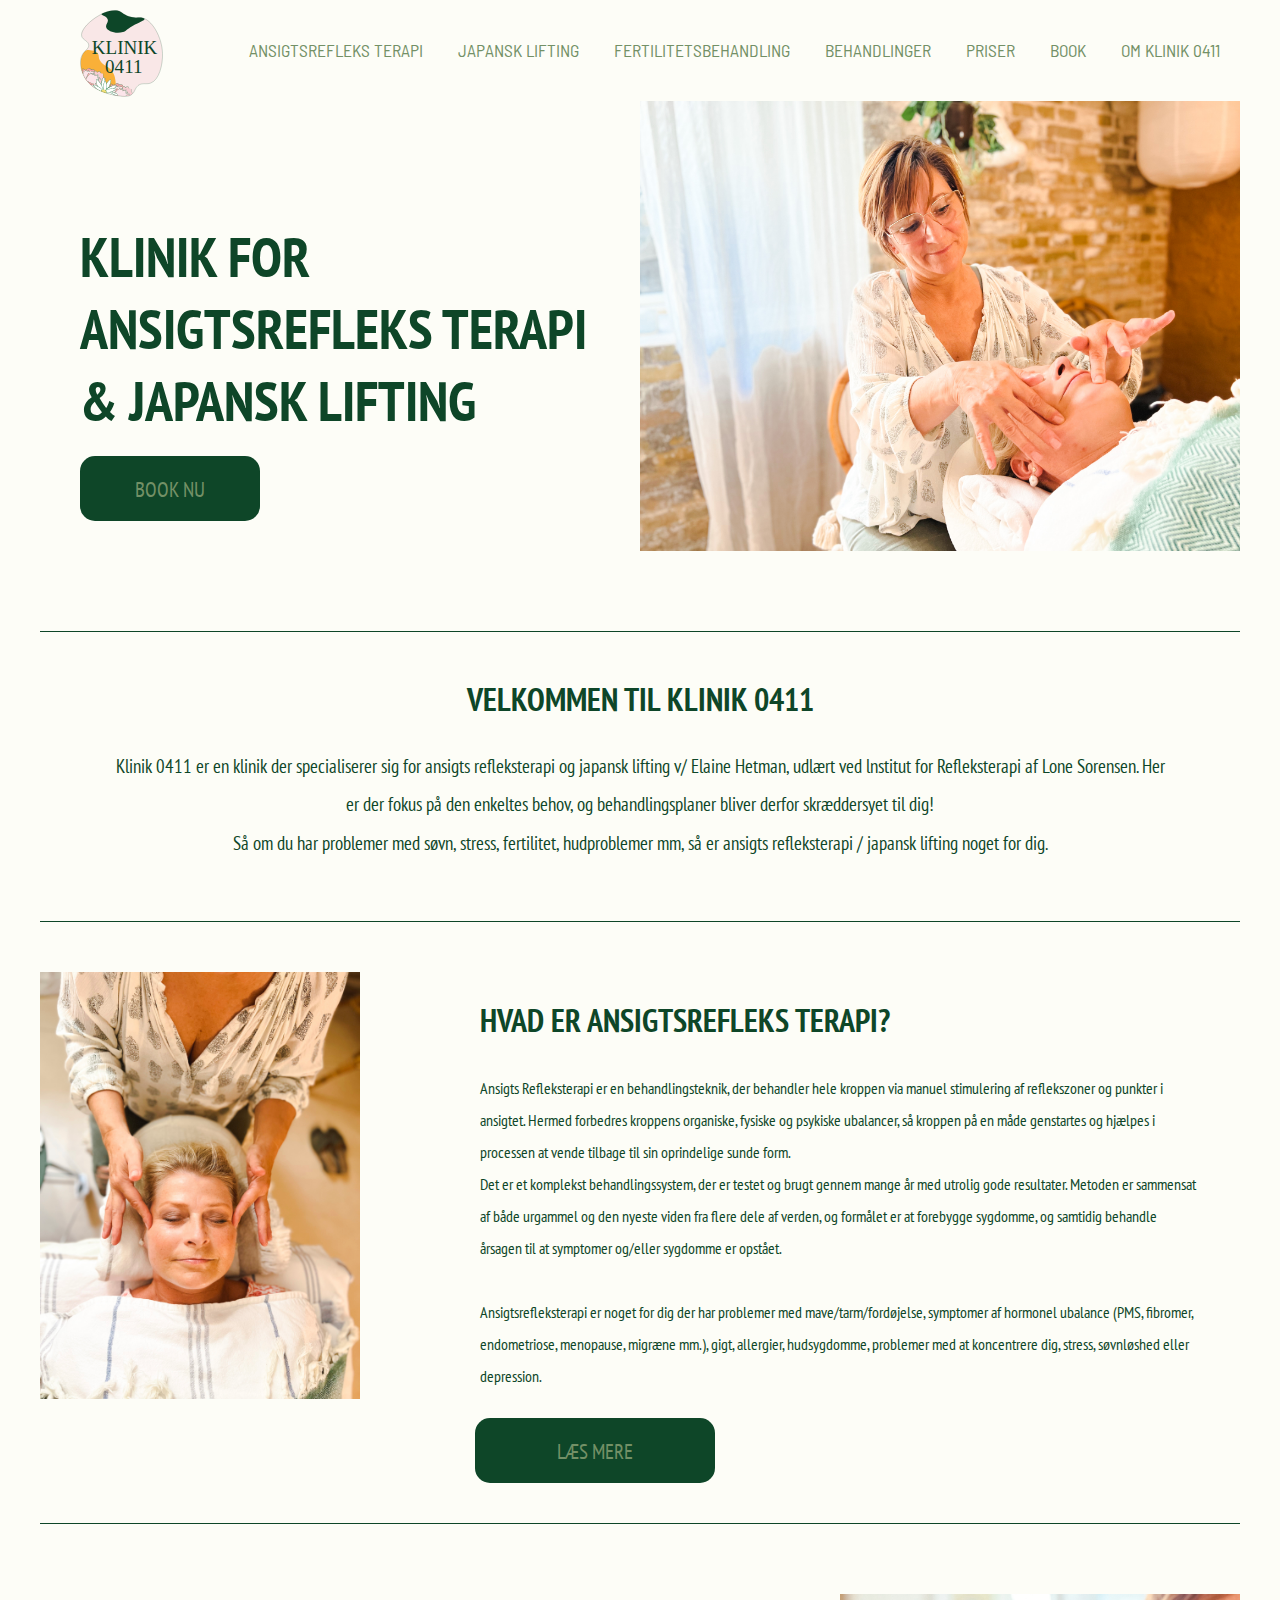
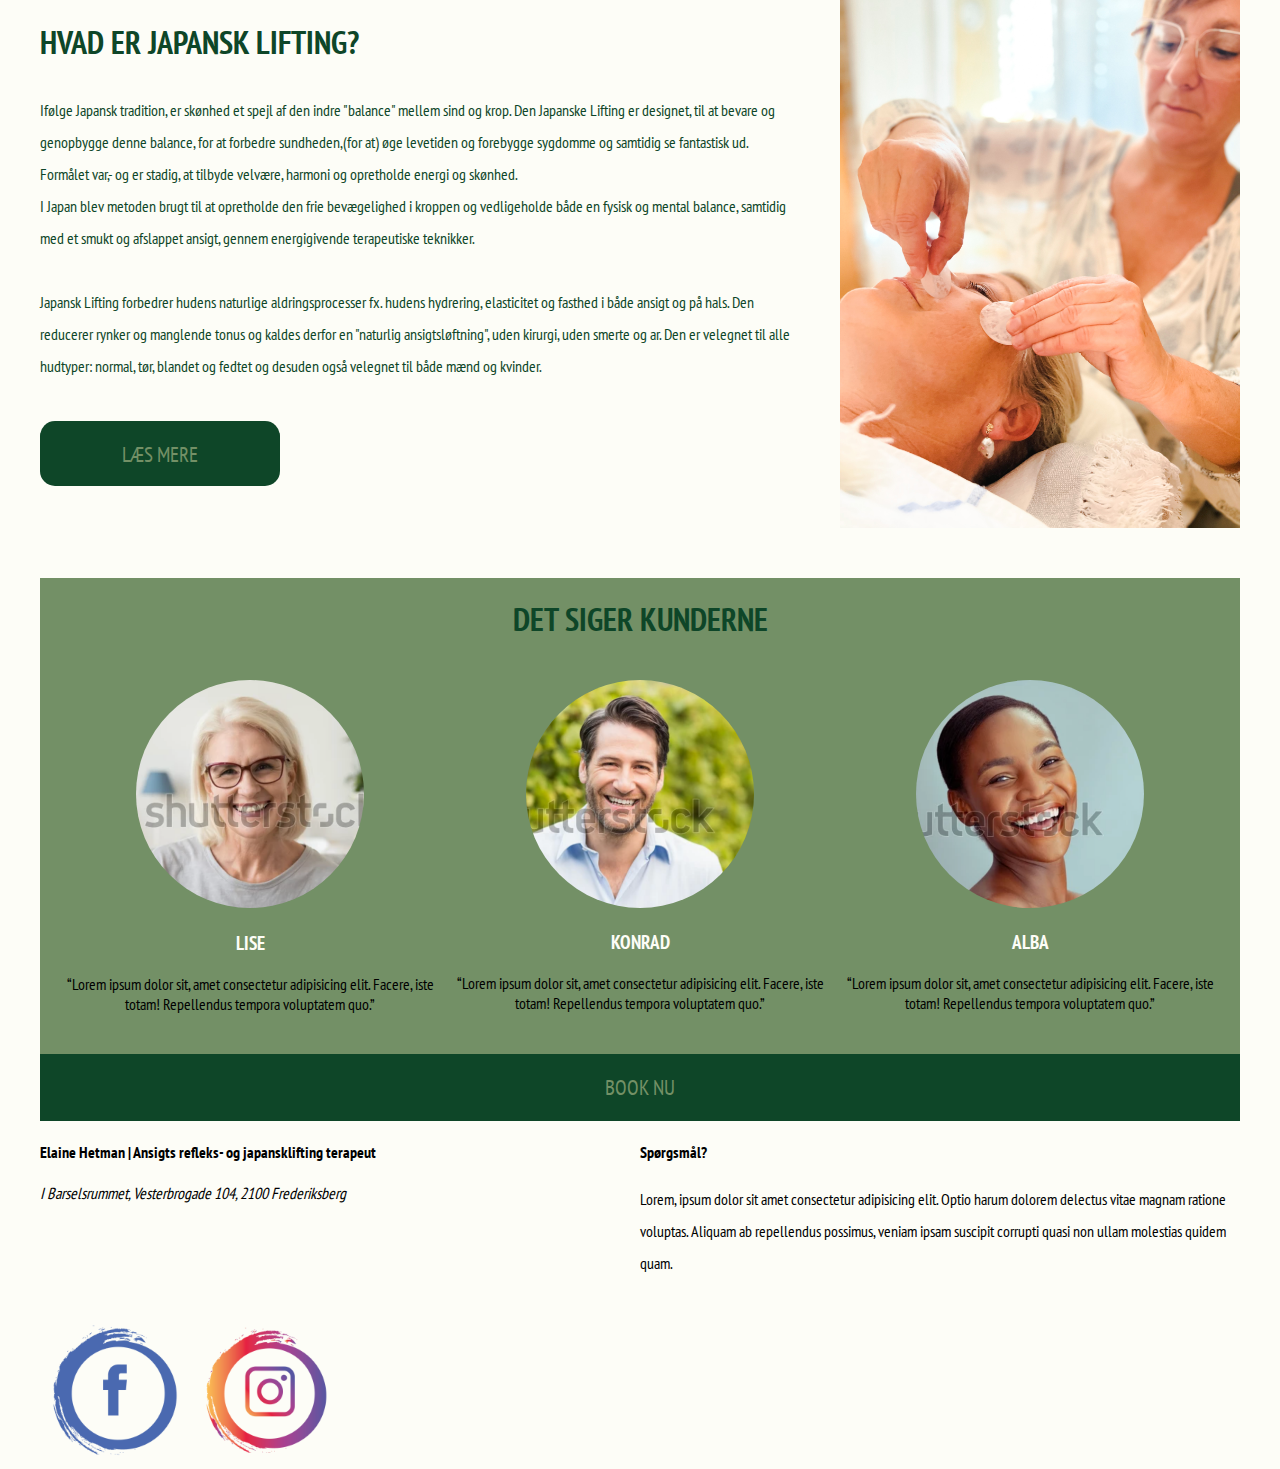
==== commit 782f56ac: "om" ====
--- a/index.html
+++ b/index.html
@@ -27,7 +27,7 @@
             <a href="japansk.html">JAPANSK LIFTING</a>
           </li>
           <li class="nav-item">
-            <a href="#">FERTILITETSBEHANDLING</a>
+            <a href="fertilitet.html">FERTILITETSBEHANDLING</a>
           </li>
 
           <li class="nav-item">
@@ -110,7 +110,7 @@
     <div class="button_micro_center"><a href="japansklifting.html">BOOK NU</a></div>
     <footer class="grid_footer_3col">
       <div class="adresse">
-        <h4>Elaine Hetman | Ansigtsrrefleks- og japansklifting terapeut</h4>
+        <h4>Elaine Hetman | Ansigts refleks- og japansklifting terapeut</h4>
         <address>I Barselsrummet, Vesterbrogade 104, 2100 Frederiksberg</address>
       </div>
       <div class="ikoner">
--- a/style.css
+++ b/style.css
@@ -116,7 +116,6 @@
     gap: 0;
     flex-direction: column;
     background-color: var(--pink);
-    border-radius: 30%;
     width: 100%;
     text-align: center;
     transition: 0.3s;
@@ -324,6 +323,61 @@
   padding: 10px;
 }
 
+/* ---------------------- SIDE 3 ---------------------- */
+
+.fertilitet_titel {
+  font-size: 1.5rem;
+  margin: 20px;
+  color: #0e4628;
+  display: flex;
+  justify-content: center;
+}
+
+.hvordan_fertilitet {
+  margin: 20px;
+  font-size: 1rem;
+  color: #0e4628;
+}
+
+/* ----------- OM OS ----------- */
+.om_titel {
+  display: flex;
+  align-items: center;
+  flex-direction: column;
+  font-size: 2rem;
+  color: #0e4628;
+}
+
+.om_titel div {
+  display: flex;
+  gap: 20px;
+  margin: 20px;
+}
+
+.om_addresse {
+  margin: 20px;
+  display: flex;
+  text-align: center;
+  font-size: 1.2rem;
+  flex-direction: column;
+}
+
+.om_elaine {
+  margin: 20px;
+  color: #0e4628;
+}
+.om_elaine h2 {
+  font-size: 1.2rem;
+  color: #739066;
+}
+
+.om_kontakt {
+  color: #0e4628;
+  display: flex;
+  flex-direction: column;
+  align-items: center;
+}
+
 @media (min-width: 1000px) {
   .logo {
     width: 7%;
@@ -465,7 +519,7 @@
   }
   .hvad_er_refleks {
     border-block: 1px solid #0e4628;
-    margin-block: 40px;
+    margin-block: 30px;
   }
   .hvad_er_refleks p,
   .hvad_er_refleks h2 {
@@ -483,11 +537,13 @@
     grid-row: 1;
     font-size: 2.5rem;
     padding: 0;
+    margin-block: 0;
   }
   .hvem_kan_behandles p {
     grid-column: 1;
     grid-row: 2;
     padding: 0;
+    padding-right: 20px;
   }
 
   .hvem_kan_behandles img {
@@ -531,4 +587,23 @@
     grid-column: 2;
     grid-row: 1;
   }
-}
+
+  /* -------------- OM OS -----------  */
+  .om_elaine {
+    display: grid;
+    grid-template-columns: 1fr 1fr;
+    padding-top: 30px;
+    border-block: solid 1px var(--darkgreen);
+    padding-bottom: 30px;
+    max-width: 80%;
+  }
+
+  .om_elaine p {
+    padding-right: 20px;
+  }
+
+  .om_kontakt {
+    padding-bottom: 50px;
+    border-bottom: solid 1px var(--darkgreen);
+  }
+}
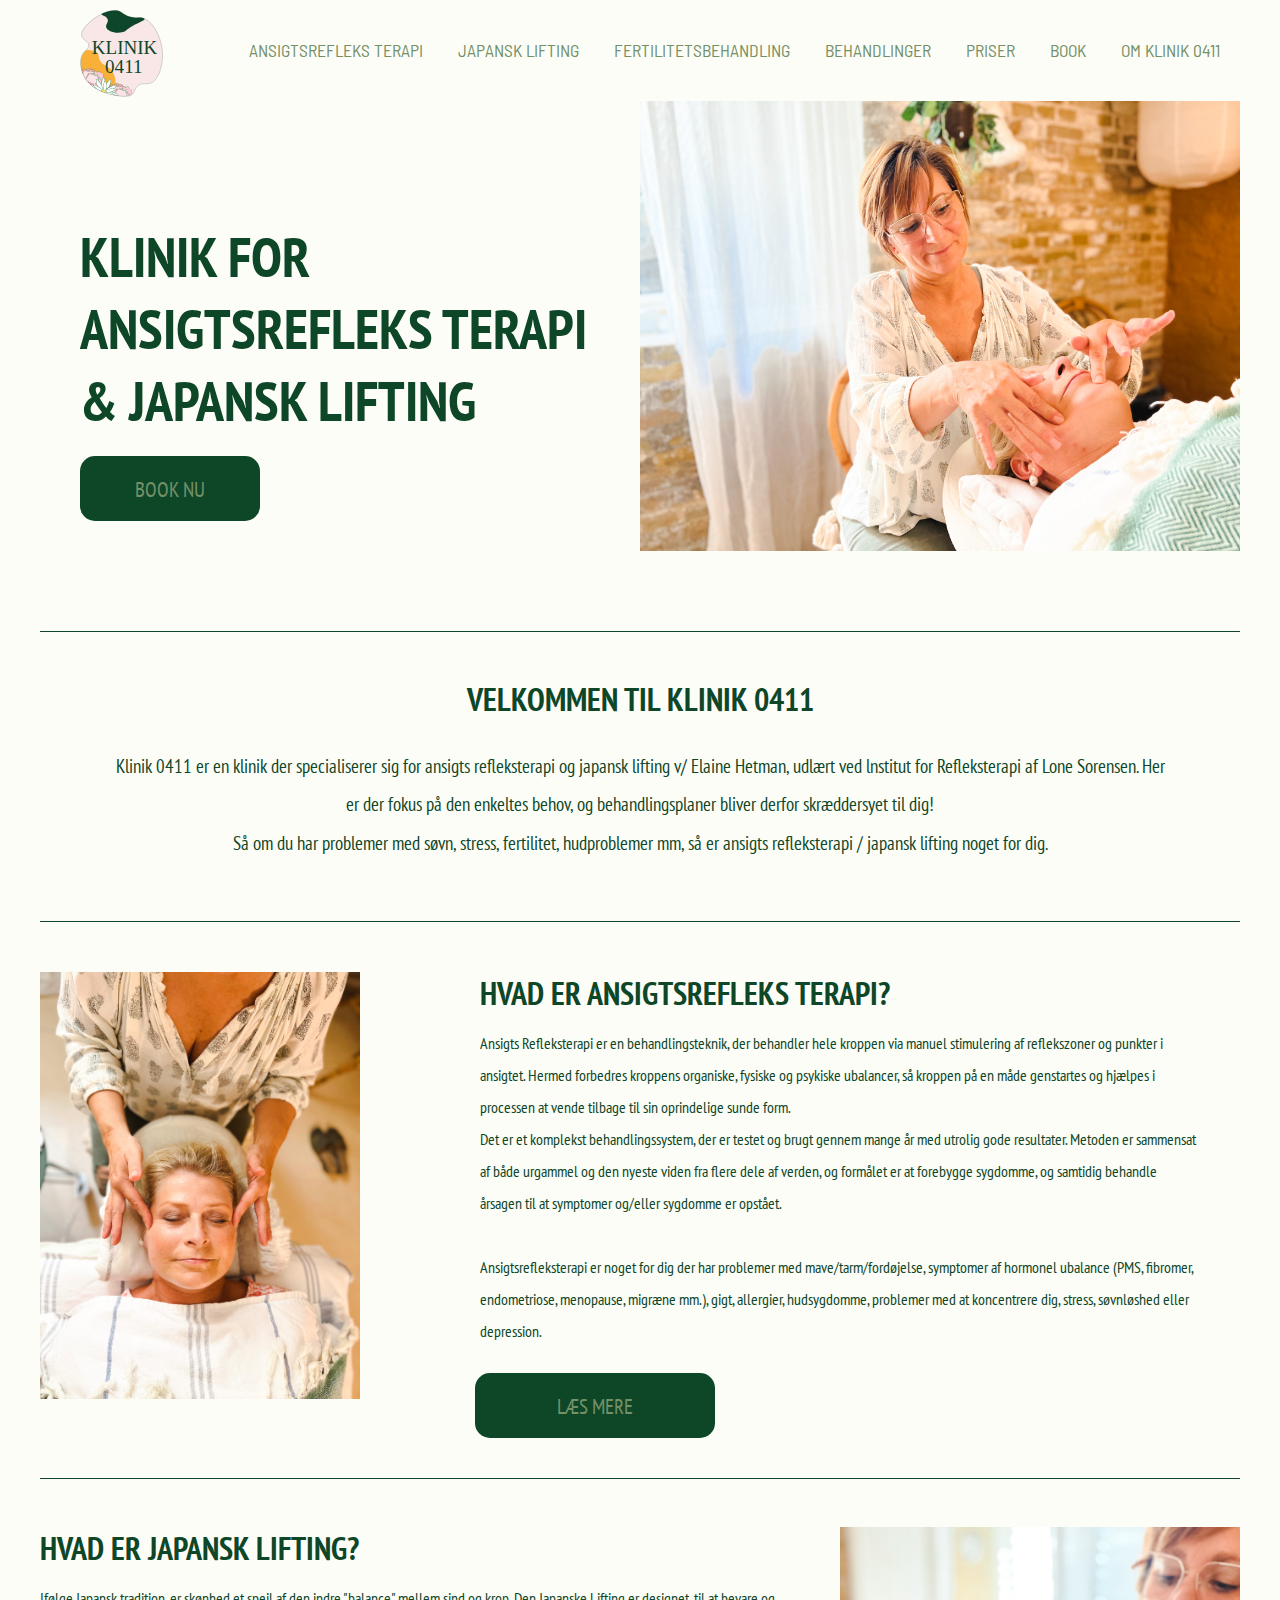
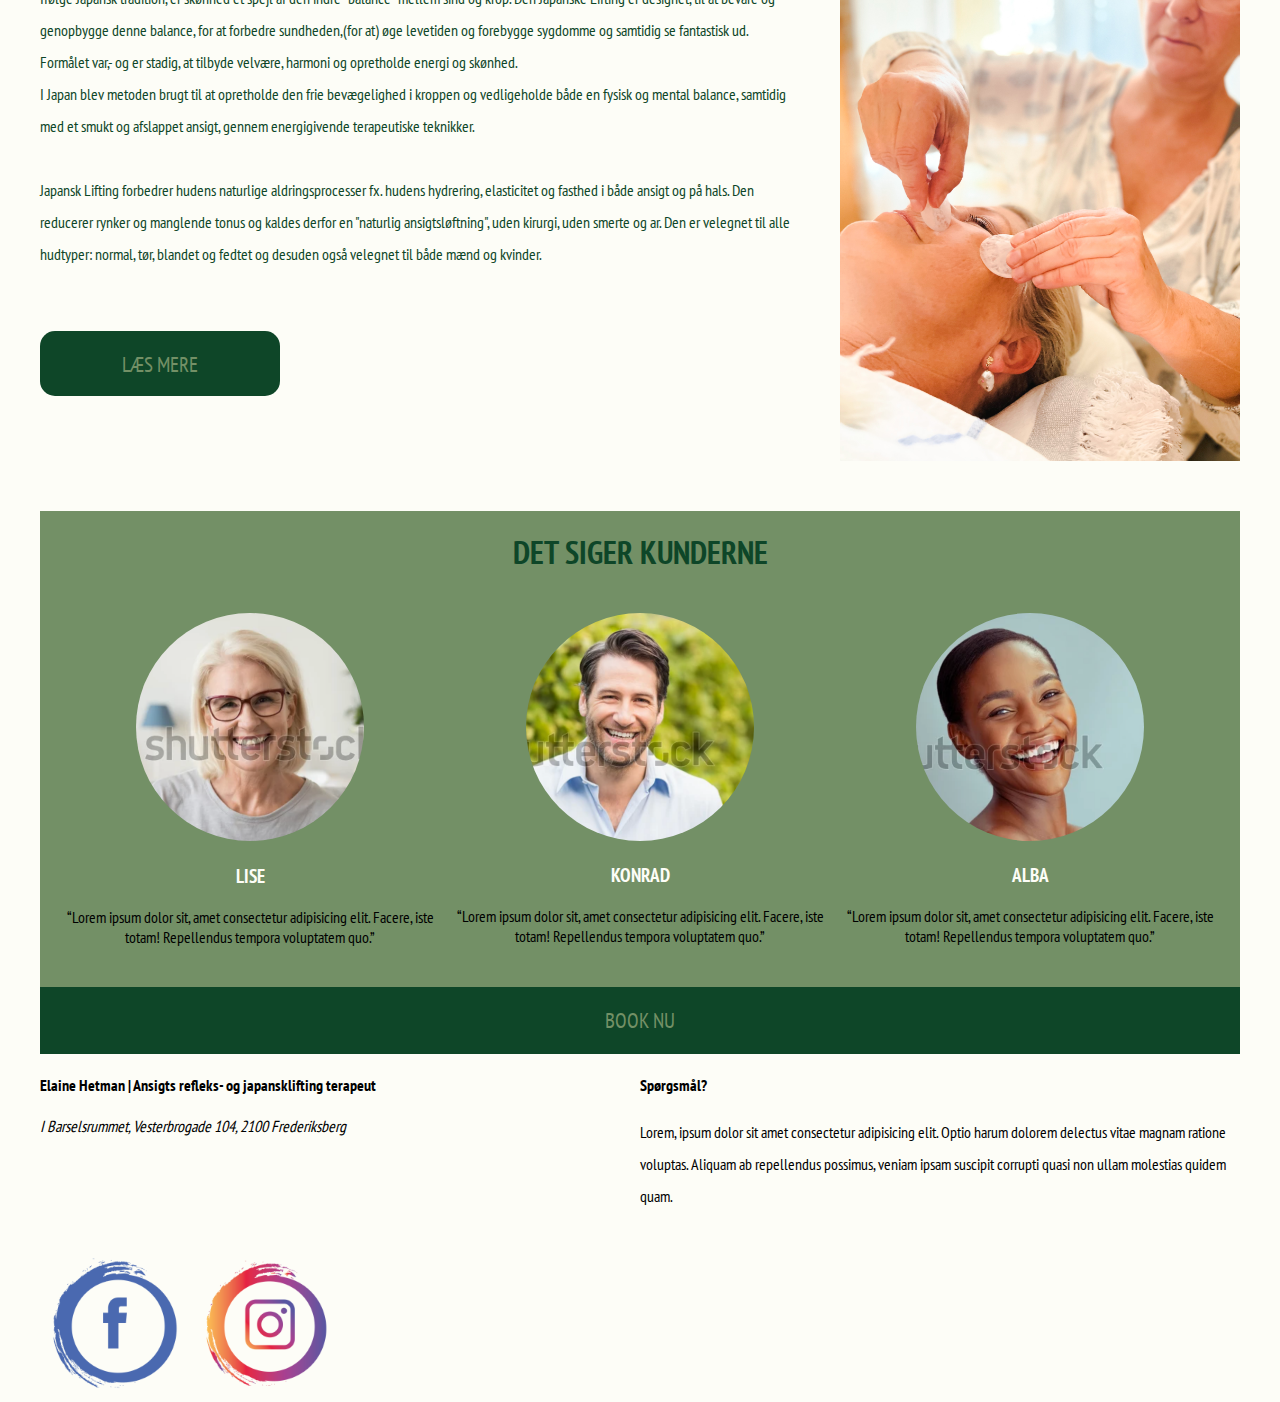
==== commit e5c4cd16: "om" ====
--- a/index.html
+++ b/index.html
@@ -40,7 +40,7 @@
             <a href="#">BOOK</a>
           </li>
           <li class="nav-item">
-            <a href="#">OM KLINIK 0411</a>
+            <a href="om.html">OM KLINIK 0411</a>
           </li>
         </ul>
         <div class="hamburger">
--- a/style.css
+++ b/style.css
@@ -425,7 +425,7 @@
     grid-template-columns: 1fr 2fr;
     padding-bottom: 40px;
     border-bottom: 1px solid #0e4628;
-    margin-bottom: 50px;
+    margin-bottom: 28px;
   }
   .grid_1-2 img {
     grid-column: 1;
@@ -437,9 +437,11 @@
     margin-inline: 20px;
     grid-row: 1;
     grid-column: 2;
-  }
+    margin-top: 0;
+  }
+
   .grid_1-2 p {
-    margin-top: 100px;
+    margin-top: 55px;
     padding-bottom: 10px;
   }
   .grid_1-2 div {
@@ -463,10 +465,11 @@
     grid-row: 1;
     grid-column: 1;
     padding-left: 0;
+    margin-top: 0;
   }
 
   .grid_2-1 p {
-    margin-top: 100px;
+    margin-top: 55px;
     padding-right: 50px;
   }
   .grid_2-1 div {
@@ -502,7 +505,7 @@
   .half-split_2 {
     display: grid;
     grid-template-columns: 1fr 1fr;
-    padding-top: 40px;
+    padding-block: 40px;
   }
 
   .half-split_2 h1 {
@@ -519,7 +522,7 @@
   }
   .hvad_er_refleks {
     border-block: 1px solid #0e4628;
-    margin-block: 30px;
+    margin-bottom: 30px;
   }
   .hvad_er_refleks p,
   .hvad_er_refleks h2 {
@@ -595,7 +598,6 @@
     padding-top: 30px;
     border-block: solid 1px var(--darkgreen);
     padding-bottom: 30px;
-    max-width: 80%;
   }
 
   .om_elaine p {
@@ -606,4 +608,10 @@
     padding-bottom: 50px;
     border-bottom: solid 1px var(--darkgreen);
   }
-}
+
+  .logo_2 {
+    max-width: 60%;
+    padding-top: 30px;
+  }
+
+}
